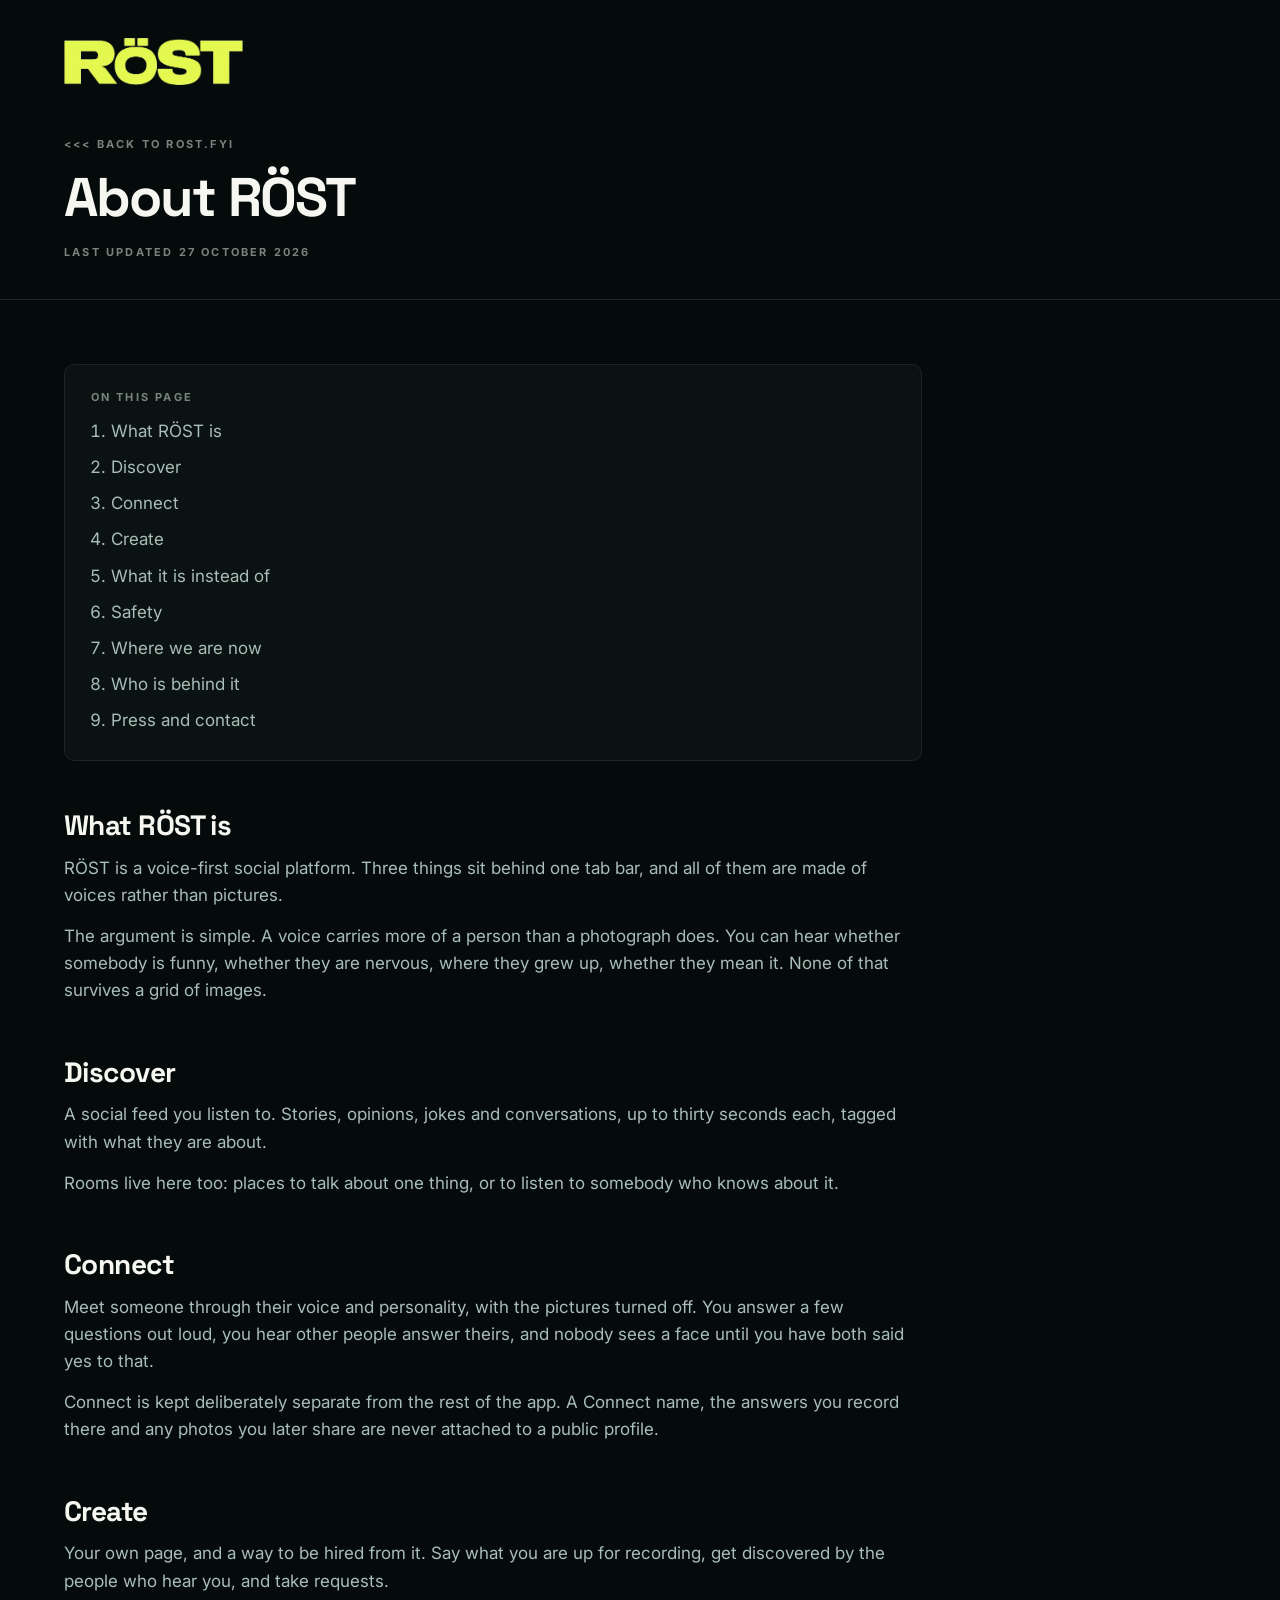
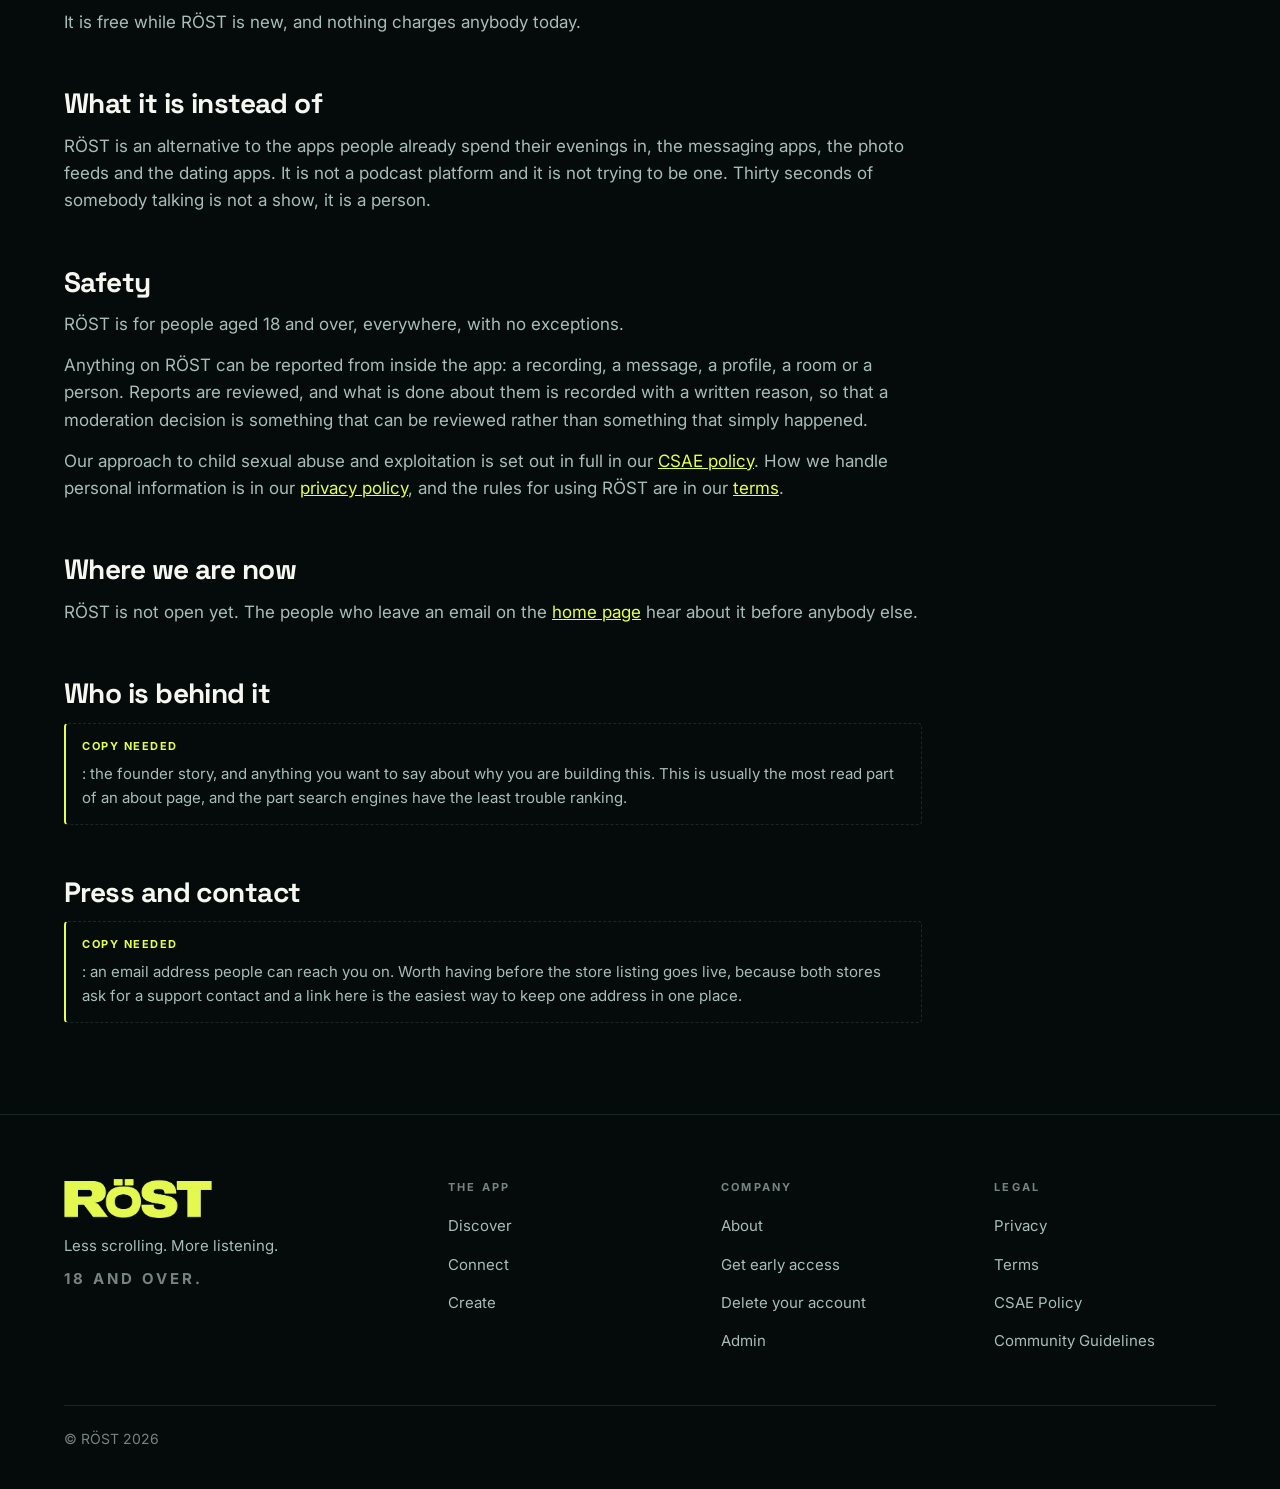
==== about/index.html @ 4bbaa46b "A Discover page, with nobody's face on it Built to the mockup's shape: the hero with the app in a ph" ====
<!doctype html>
<html lang="en-GB">
  <head>
    <meta charset="utf-8" />
    <meta name="viewport" content="width=device-width, initial-scale=1" />
    <title>About RÖST. Less scrolling. More listening.</title>

    <meta name="description" content="RÖST is a voice-first social platform. A feed you listen to, a way to meet people through their voice, and a page you can be hired from." />
    <meta name="theme-color" content="#040B0A" />
    <link rel="icon" href="/assets/icon.png" />
    <link rel="apple-touch-icon" href="/assets/icon.png" />
    <link rel="canonical" href="https://rost.fyi/about" />

    <meta property="og:type" content="website" />
    <meta property="og:title" content="About RÖST" />
    <meta property="og:description" content="RÖST is a voice-first social platform. A feed you listen to, a way to meet people through their voice, and a page you can be hired from." />
    <meta property="og:image" content="/assets/icon.png" />
    <meta name="twitter:card" content="summary_large_image" />

    <link rel="preconnect" href="https://fonts.googleapis.com" />
    <link rel="preconnect" href="https://fonts.gstatic.com" crossorigin />
    <link
      href="https://fonts.googleapis.com/css2?family=Inter:wght@400;500;600;700&family=Space+Grotesk:wght@500;700&display=swap"
      rel="stylesheet"
    />
    <link rel="stylesheet" href="/assets/site.css" />
  </head>

  <body>
    <header class="doc-head">
      <div class="shell">
        <a href="/"><img class="wordmark" src="/assets/wordmark.png" alt="R&Ouml;ST" width="420" height="111"></a>
        <a class="back util" href="/">&lt;&lt;&lt; Back to rost.fyi</a>
        <h1>About RÖST</h1>
        <div class="stamp util"><span>Last updated 27 October 2026</span></div>
      </div>
    </header>

    <main class="doc">
      <div class="shell">
        <nav class="toc">
          <h2>On this page</h2>
          <ol>
            <li><a href="#what">What RÖST is</a></li>
            <li><a href="#discover">Discover</a></li>
            <li><a href="#connect">Connect</a></li>
            <li><a href="#create">Create</a></li>
            <li><a href="#instead">What it is instead of</a></li>
            <li><a href="#safety">Safety</a></li>
            <li><a href="#where">Where we are now</a></li>
            <li><a href="#story">Who is behind it</a></li>
            <li><a href="#press">Press and contact</a></li>
          </ol>
        </nav>
        <h2 id="what">What RÖST is</h2>
        <p>RÖST is a voice-first social platform. Three things sit behind one tab bar, and all of them are made of voices rather than pictures.</p>
        <p>The argument is simple. A voice carries more of a person than a photograph does. You can hear whether somebody is funny, whether they are nervous, where they grew up, whether they mean it. None of that survives a grid of images.</p>

        <h2 id="discover">Discover</h2>
        <p>A social feed you listen to. Stories, opinions, jokes and conversations, up to thirty seconds each, tagged with what they are about.</p>
        <p>Rooms live here too: places to talk about one thing, or to listen to somebody who knows about it.</p>

        <h2 id="connect">Connect</h2>
        <p>Meet someone through their voice and personality, with the pictures turned off. You answer a few questions out loud, you hear other people answer theirs, and nobody sees a face until you have both said yes to that.</p>
        <p>Connect is kept deliberately separate from the rest of the app. A Connect name, the answers you record there and any photos you later share are never attached to a public profile.</p>

        <h2 id="create">Create</h2>
        <p>Your own page, and a way to be hired from it. Say what you are up for recording, get discovered by the people who hear you, and take requests.</p>
        <p>It is free while RÖST is new, and nothing charges anybody today.</p>

        <h2 id="instead">What it is instead of</h2>
        <p>RÖST is an alternative to the apps people already spend their evenings in, the messaging apps, the photo feeds and the dating apps. It is not a podcast platform and it is not trying to be one. Thirty seconds of somebody talking is not a show, it is a person.</p>

        <h2 id="safety">Safety</h2>
        <p>RÖST is for people aged 18 and over, everywhere, with no exceptions.</p>
        <p>Anything on RÖST can be reported from inside the app: a recording, a message, a profile, a room or a person. Reports are reviewed, and what is done about them is recorded with a written reason, so that a moderation decision is something that can be reviewed rather than something that simply happened.</p>
        <p>Our approach to child sexual abuse and exploitation is set out in full in our <a href="/child-safety">CSAE policy</a>. How we handle personal information is in our <a href="/privacy">privacy policy</a>, and the rules for using RÖST are in our <a href="/terms">terms</a>.</p>

        <h2 id="where">Where we are now</h2>
        <p>RÖST is not open yet. The people who leave an email on the <a href="/#early">home page</a> hear about it before anybody else.</p>

        <h2 id="story">Who is behind it</h2>
        <p class="todo"><b>Copy needed</b>: the founder story, and anything you want to say about why you are building this. This is usually the most read part of an about page, and the part search engines have the least trouble ranking.</p>

        <h2 id="press">Press and contact</h2>
        <p class="todo"><b>Copy needed</b>: an email address people can reach you on. Worth having before the store listing goes live, because both stores ask for a support contact and a link here is the easiest way to keep one address in one place.</p>
      </div>
    </main>

    <footer>
      <div class="shell">
        <div class="foot-grid">
          <div class="foot-brand">
            <img class="wordmark" src="/assets/wordmark.png" alt="RÖST" width="420" height="111">
            <p>Less scrolling. More listening.</p>
            <p class="where util">18 and over.</p>
          </div>

          <div class="foot-col">
            <h2>The app</h2>
            <ul>
              <li><a href="/discover">Discover</a></li>
              <li><a href="/#connect">Connect</a></li>
              <li><a href="/#create">Create</a></li>
            </ul>
          </div>

          <div class="foot-col">
            <h2>Company</h2>
            <ul>
              <li><a href="/about">About</a></li>
              <li><a href="/#early">Get early access</a></li>
              <li><a href="/delete">Delete your account</a></li>
              <li><a href="/admin">Admin</a></li>
            </ul>
          </div>

          <div class="foot-col">
            <h2>Legal</h2>
            <ul>
              <li><a href="/privacy">Privacy</a></li>
              <li><a href="/terms">Terms</a></li>
              <li><a href="/child-safety">CSAE Policy</a></li>
              <li><a href="/community-guidelines">Community Guidelines</a></li>
            </ul>
          </div>
        </div>

        <div class="foot-base">
          <span>&copy; R&Ouml;ST 2026</span>
        </div>
      </div>
    </footer>
  </body>
</html>
---- assets/site.css ----
/* Shared across every page: the palette, the base, the footer, and the
   layout policy and about documents are set in. Page specific styling
   stays inline in the page that needs it.

   The palette is the app's own design tokens rather than approximated,
   so the two cannot drift. */

:root{
  --ground:#040B0A;
  --surface:#0A1311;
  --edge:#1B2724;
  --lime:#E6FF4D;
  --aqua:#37DCCB;
  --ink:#101817;
  --text:#F7F7F1;
  --muted:#A9BDB8;
  --dim:#78837F;
  --pad:clamp(22px,5vw,72px);
  --util:0.6875rem;
  --maxw:1320px;
}

*{box-sizing:border-box}
html{scroll-behavior:smooth}
@media (prefers-reduced-motion:reduce){html{scroll-behavior:auto}}
body{
  margin:0;background:var(--ground);color:var(--text);
  font-family:Inter,-apple-system,BlinkMacSystemFont,"Segoe UI",sans-serif;
  font-size:17px;line-height:1.6;-webkit-font-smoothing:antialiased;
  overflow-x:hidden;
}
img{display:block;max-width:100%}
::selection{background:var(--lime);color:var(--ink)}
:focus-visible{outline:2px solid var(--lime);outline-offset:3px}
[hidden]{display:none!important}

.util{font-size:var(--util);font-weight:700;letter-spacing:0.2em;text-transform:uppercase;line-height:1.4}
.shell{max-width:var(--maxw);margin:0 auto;width:100%}
h1,h2,h3{font-family:"Space Grotesk",Inter,sans-serif;font-weight:700;margin:0}

/* ===================== footer ===================== */
footer{padding:clamp(44px,5vw,76px) var(--pad) clamp(26px,3vw,38px);border-top:1px solid var(--edge)}
.foot-grid{
  display:grid;
  grid-template-columns:minmax(0,1.5fr) repeat(3,minmax(0,1fr));
  gap:clamp(28px,4vw,64px);
}
.foot-brand .wordmark{width:148px;height:auto;margin-bottom:16px}
.foot-brand p{margin:0;color:var(--muted);font-size:0.9375rem;max-width:30ch}
.foot-brand .where{margin-top:10px;color:var(--dim)}

.foot-col h2{
  font-family:Inter,sans-serif;font-size:var(--util);font-weight:700;
  letter-spacing:0.2em;text-transform:uppercase;color:var(--dim);
  margin:0 0 16px;
}
.foot-col ul{list-style:none;margin:0;padding:0;display:flex;flex-direction:column;gap:11px}
.foot-col a{color:var(--muted);text-decoration:none;font-size:0.9375rem}
.foot-col a:hover{color:var(--lime)}

.foot-base{
  display:flex;justify-content:space-between;gap:18px;flex-wrap:wrap;align-items:center;
  margin-top:clamp(34px,4vw,56px);padding-top:22px;border-top:1px solid var(--edge);
  color:var(--dim);font-size:0.875rem;
}

@media (max-width:860px){
  .foot-grid{grid-template-columns:repeat(2,minmax(0,1fr));gap:32px}
  .foot-brand{grid-column:1 / -1}
}
@media (max-width:460px){
  .foot-grid{grid-template-columns:1fr}
}

/* ===================== document pages ===================== */
.doc-head{
  padding:clamp(24px,3vw,38px) var(--pad) clamp(28px,3vw,42px);
  border-bottom:1px solid var(--edge);
}
.doc-head .shell{position:relative}

/* On a dashboard the account controls are chrome, not content. They sit in
   the masthead's dead right-hand corner so the numbers start higher. */
.head-user{
  position:absolute;top:0;right:0;
  display:flex;align-items:center;gap:12px;flex-wrap:wrap;justify-content:flex-end;
}
.head-user span{color:var(--dim)}
.head-user b{color:var(--text);font-weight:600;font-size:0.9375rem}
.head-user button{padding:10px 16px}
@media (max-width:860px){
  .head-user{position:static;margin-top:20px;justify-content:flex-start}
}
.doc-head .wordmark{width:clamp(150px,14vw,196px);height:auto}
.doc-head .back{
  display:inline-block;margin-top:clamp(28px,4vw,52px);
  color:var(--dim);text-decoration:none;
}
.doc-head .back:hover{color:var(--lime)}
.doc-head h1{
  font-size:clamp(2.1rem,4.4vw,3.4rem);line-height:1.02;letter-spacing:-0.035em;
  margin:14px 0 0;max-width:18ch;
}
.doc-head .stamp{
  display:flex;gap:10px 22px;flex-wrap:wrap;
  margin:20px 0 0;color:var(--dim);
}

.doc{padding:clamp(40px,5vw,72px) var(--pad) clamp(52px,6vw,88px)}
.doc.wide{padding-top:clamp(26px,2.6vw,36px)}
/* Left aligned, like every other page. A centred column under a
   left aligned masthead reads as two different designs. */
.doc .shell{max-width:min(var(--maxw),78ch);margin-left:0}

/* 78ch is a reading measure. A dashboard is scanned rather than read, and
   its tiles and bars want the width, so it opts out. */
.doc.wide .shell{max-width:1600px}
.doc h2{
  font-size:clamp(1.3rem,2.2vw,1.75rem);line-height:1.2;letter-spacing:-0.02em;
  margin:clamp(34px,4vw,54px) 0 12px;
}
.doc h2:first-of-type{margin-top:0}
.doc h3{
  font-size:1.0625rem;letter-spacing:-0.01em;
  margin:26px 0 8px;font-weight:500;
}
.doc p,.doc li{color:var(--muted)}
.doc p{margin:0 0 14px}
.doc ul,.doc ol{margin:0 0 16px;padding-left:22px;display:flex;flex-direction:column;gap:8px}
.doc a{color:var(--lime)}
.doc strong{color:var(--text);font-weight:600}

/* Marks a section that has no copy in it yet. Deliberately loud: a
   placeholder that looks like finished text is how a draft gets
   published by accident. */
.todo{
  border:1px dashed var(--edge);border-left:2px solid var(--lime);
  border-radius:4px;padding:14px 16px;margin:0 0 14px;
  color:var(--dim);font-size:0.9375rem;
}
.todo b{color:var(--lime);font-weight:700;letter-spacing:0.14em;
        text-transform:uppercase;font-size:var(--util);display:block;margin-bottom:6px}

.toc{
  border:1px solid var(--edge);border-radius:10px;background:var(--surface);
  padding:clamp(20px,2vw,26px);margin:0 0 clamp(32px,4vw,48px);
}
.toc h2{font-family:Inter,sans-serif;font-size:var(--util);font-weight:700;
        letter-spacing:0.2em;text-transform:uppercase;color:var(--dim);margin:0 0 14px}
.toc ol{margin:0;padding-left:20px;gap:9px}
.toc a{color:var(--muted);text-decoration:none}
.toc a:hover{color:var(--lime)}

/* An unresolved placeholder inside otherwise finished prose. Loud on
   purpose: these are the lines that must not survive publication, and
   the only thing worse than a gap is a gap that reads as settled. */
.hold{
  background:rgba(230,255,77,0.1);color:var(--lime);
  border:1px dashed rgba(230,255,77,0.45);border-radius:3px;
  padding:1px 6px;font-size:0.9em;font-weight:600;
}

.tablewrap{overflow-x:auto;margin:0 0 18px;border:1px solid var(--edge);border-radius:10px}
.doc table{border-collapse:collapse;width:100%;min-width:480px;font-size:0.9375rem}
.doc th,.doc td{text-align:left;padding:13px 16px;border-bottom:1px solid var(--edge);vertical-align:top}
.doc thead th{
  color:var(--dim);font-family:Inter,sans-serif;font-size:var(--util);
  font-weight:700;letter-spacing:0.16em;text-transform:uppercase;
  background:var(--surface);white-space:nowrap;
}
.doc tbody tr:last-child td{border-bottom:0}
.doc td{color:var(--muted)}

/* ===================== account and staff pages ===================== */
:root{
  --danger:#FF6B5A;        /* palette.coral500 */
  --danger-pressed:#C94131;/* palette.coral600 */
}

.panel{
  background:var(--surface);border:1px solid var(--edge);border-radius:12px;
  padding:clamp(22px,2.6vw,32px);margin:0 0 20px;
}
.panel h2{
  font-size:clamp(1.15rem,1.8vw,1.45rem);letter-spacing:-0.02em;margin:0 0 8px;
}
.panel > p{margin:0 0 18px;color:var(--muted);font-size:0.9375rem}
.panel > p:last-child{margin-bottom:0}

.field{display:flex;flex-direction:column;gap:7px;margin:0 0 14px}
.field label{color:var(--dim);font-size:var(--util);font-weight:700;
             letter-spacing:0.16em;text-transform:uppercase}
.field input{
  background:var(--ground);border:1px solid var(--edge);border-radius:6px;
  color:var(--text);font:inherit;font-size:1rem;padding:14px 15px;width:100%;
}
.field input::placeholder{color:var(--dim)}
.field input:focus{outline:none;border-color:var(--lime)}
.field input[data-ok="false"]{border-color:var(--danger)}

.btn-row{display:flex;gap:12px;flex-wrap:wrap;align-items:center;margin-top:4px}
button.primary,button.danger,button.quiet{
  appearance:none;border:0;border-radius:6px;cursor:pointer;
  font-family:Inter,sans-serif;font-size:var(--util);font-weight:700;
  letter-spacing:0.2em;text-transform:uppercase;padding:15px 26px;
}
button.primary{background:var(--lime);color:var(--ink)}
button.primary:hover:not(:disabled){background:#fff}
button.danger{background:var(--danger);color:#1A0B08}
button.danger:hover:not(:disabled){background:var(--danger-pressed);color:#fff}
button.quiet{background:none;border:1px solid var(--edge);color:var(--muted)}
button.quiet:hover{border-color:var(--muted);color:var(--text)}
button:disabled{opacity:0.38;cursor:not-allowed}

.zone{border:1px solid var(--danger);border-radius:12px;background:rgba(255,107,90,0.05)}
.zone h2{color:var(--danger)}

.notice{
  border-radius:6px;padding:13px 15px;margin:0 0 16px;font-size:0.9375rem;
  border:1px solid var(--edge);color:var(--muted);
}
.notice.bad{border-color:var(--danger);color:var(--danger);background:rgba(255,107,90,0.07)}
.notice.good{border-color:var(--lime);color:var(--lime);background:rgba(230,255,77,0.06)}
.notice:empty{display:none}

.who{
  display:flex;align-items:center;gap:10px;flex-wrap:wrap;
  margin:0 0 18px;color:var(--muted);font-size:0.9375rem;
}
.who b{color:var(--text);font-weight:600}

/* ===================== the funnel ===================== */
.funnel{display:flex;flex-direction:column;gap:3px}
.rung{
  display:grid;grid-template-columns:minmax(118px,auto) 1fr minmax(58px,auto);
  gap:14px;align-items:center;padding:7px 0;
}
.rung .name{color:var(--muted);font-size:0.9375rem}
.rung .track{height:22px;background:rgba(247,247,241,0.045);border-radius:4px;position:relative}
.rung .bar{
  /* A span is inline, and an inline box ignores width and height, so the
     bars were being drawn at zero size. The track above it escapes this
     by being a grid item, which blockifies it; this one does not. */
  display:block;
  height:100%;background:var(--lime);
  border-radius:0 4px 4px 0;min-width:2px;
  transition:width 420ms cubic-bezier(.2,.7,.3,1);
}
.rung .val{
  color:var(--text);font-variant-numeric:tabular-nums;font-weight:600;
  font-size:0.9375rem;text-align:right;
}
.rung .pct{color:var(--dim);font-size:0.8125rem;font-variant-numeric:tabular-nums}
.rung:hover .track{background:rgba(247,247,241,0.08)}
@media (max-width:560px){
  .rung{grid-template-columns:minmax(74px,auto) 1fr minmax(52px,auto);gap:9px}
  .rung .name,.rung .val{font-size:0.8125rem}
  .rung .track{height:18px}
}
@media (prefers-reduced-motion:reduce){.rung .bar{transition:none}}

.tiles{display:grid;grid-template-columns:repeat(auto-fit,minmax(190px,1fr));gap:14px;margin:0 0 22px}
.tile{background:var(--ground);border:1px solid var(--edge);border-radius:10px;padding:18px}
.tile .k{color:var(--dim);font-size:var(--util);font-weight:700;
         letter-spacing:0.16em;text-transform:uppercase;display:block;margin-bottom:9px}
.tile .v{font-family:"Space Grotesk",Inter,sans-serif;font-weight:700;
         font-size:clamp(1.7rem,3vw,2.3rem);line-height:1;font-variant-numeric:tabular-nums}
.tile .n{color:var(--dim);font-size:0.8125rem;margin-top:7px;display:block}

/* ===================== the report queue ===================== */
.seg{display:flex;gap:8px;flex-wrap:wrap;margin:0 0 20px}
.seg button{
  appearance:none;background:none;border:1px solid var(--edge);border-radius:999px;
  color:var(--muted);font-family:Inter,sans-serif;font-size:var(--util);font-weight:700;
  letter-spacing:0.16em;text-transform:uppercase;padding:9px 16px;cursor:pointer;
}
.seg button:hover{border-color:var(--muted);color:var(--text)}
.seg button.on{background:var(--lime);border-color:var(--lime);color:var(--ink)}

.report{
  border:1px solid var(--edge);border-radius:10px;background:var(--ground);
  padding:clamp(16px,1.6vw,22px);margin:0 0 12px;
}
.report.critical{border-color:var(--danger)}
.report-head{display:flex;gap:10px;flex-wrap:wrap;align-items:center;margin-bottom:12px}
.chip{
  font-size:var(--util);font-weight:700;letter-spacing:0.14em;text-transform:uppercase;
  border-radius:4px;padding:5px 9px;border:1px solid var(--edge);color:var(--muted);
}
.chip.reason{border-color:var(--bar);color:var(--text)}
.chip.critical{background:var(--danger);border-color:var(--danger);color:#1A0B08}
.chip.state{color:var(--dim)}
.chip.suspended{border-color:var(--danger);color:var(--danger)}
.report-head time{color:var(--dim);font-size:0.875rem;margin-left:auto}

.report dl{display:grid;grid-template-columns:auto 1fr;gap:6px 16px;margin:0 0 12px;font-size:0.9375rem}
.report dt{color:var(--dim)}
.report dd{margin:0;color:var(--text);overflow-wrap:anywhere}
.report .said{
  color:var(--muted);font-size:0.9375rem;margin:0 0 14px;
  border-left:2px solid var(--edge);padding-left:12px;overflow-wrap:anywhere;
}
.report .acts{display:flex;gap:9px;flex-wrap:wrap}
.report .acts button{
  appearance:none;background:none;border:1px solid var(--edge);border-radius:6px;
  color:var(--muted);font-family:Inter,sans-serif;font-size:var(--util);font-weight:700;
  letter-spacing:0.16em;text-transform:uppercase;padding:11px 16px;cursor:pointer;
}
.report .acts button:hover{border-color:var(--muted);color:var(--text)}
.report .acts button.danger{border-color:var(--danger);color:var(--danger)}
.report .acts button.danger:hover{background:var(--danger);color:#1A0B08}

.act-form{margin:14px 0 0;padding-top:14px;border-top:1px solid var(--edge)}
.act-form select,.act-form textarea,.act-form input[type=date]{
  background:var(--surface);border:1px solid var(--edge);border-radius:6px;
  color:var(--text);font:inherit;font-size:0.9375rem;padding:11px 12px;width:100%;
}
.act-form textarea{min-height:84px;resize:vertical;line-height:1.5}
.act-form select:focus,.act-form textarea:focus,.act-form input:focus{outline:none;border-color:var(--lime)}
.act-form .row{display:grid;grid-template-columns:repeat(2,minmax(0,1fr));gap:12px;margin:0 0 12px}
.act-form label{display:block;color:var(--dim);font-size:var(--util);font-weight:700;
                letter-spacing:0.16em;text-transform:uppercase;margin-bottom:7px}
.act-form .count{color:var(--dim);font-size:0.8125rem;margin-top:7px}
.empty{color:var(--dim);margin:0}
@media (max-width:620px){
  .act-form .row{grid-template-columns:1fr}
  .report-head time{margin-left:0;width:100%}
}

/* ===================== show what you are typing ===================== */
.pw{position:relative;display:block}
.pw input{padding-right:48px}
.pw button{
  position:absolute;right:5px;top:50%;transform:translateY(-50%);
  appearance:none;background:none;border:0;color:var(--dim);
  cursor:pointer;padding:9px;display:flex;border-radius:6px;
}
.pw button:hover{color:var(--text)}
.pw button:focus-visible{outline:2px solid var(--lime);outline-offset:-2px}
.pw svg{width:19px;height:19px;fill:none;stroke:currentColor;stroke-width:1.7;
        stroke-linecap:round;stroke-linejoin:round}
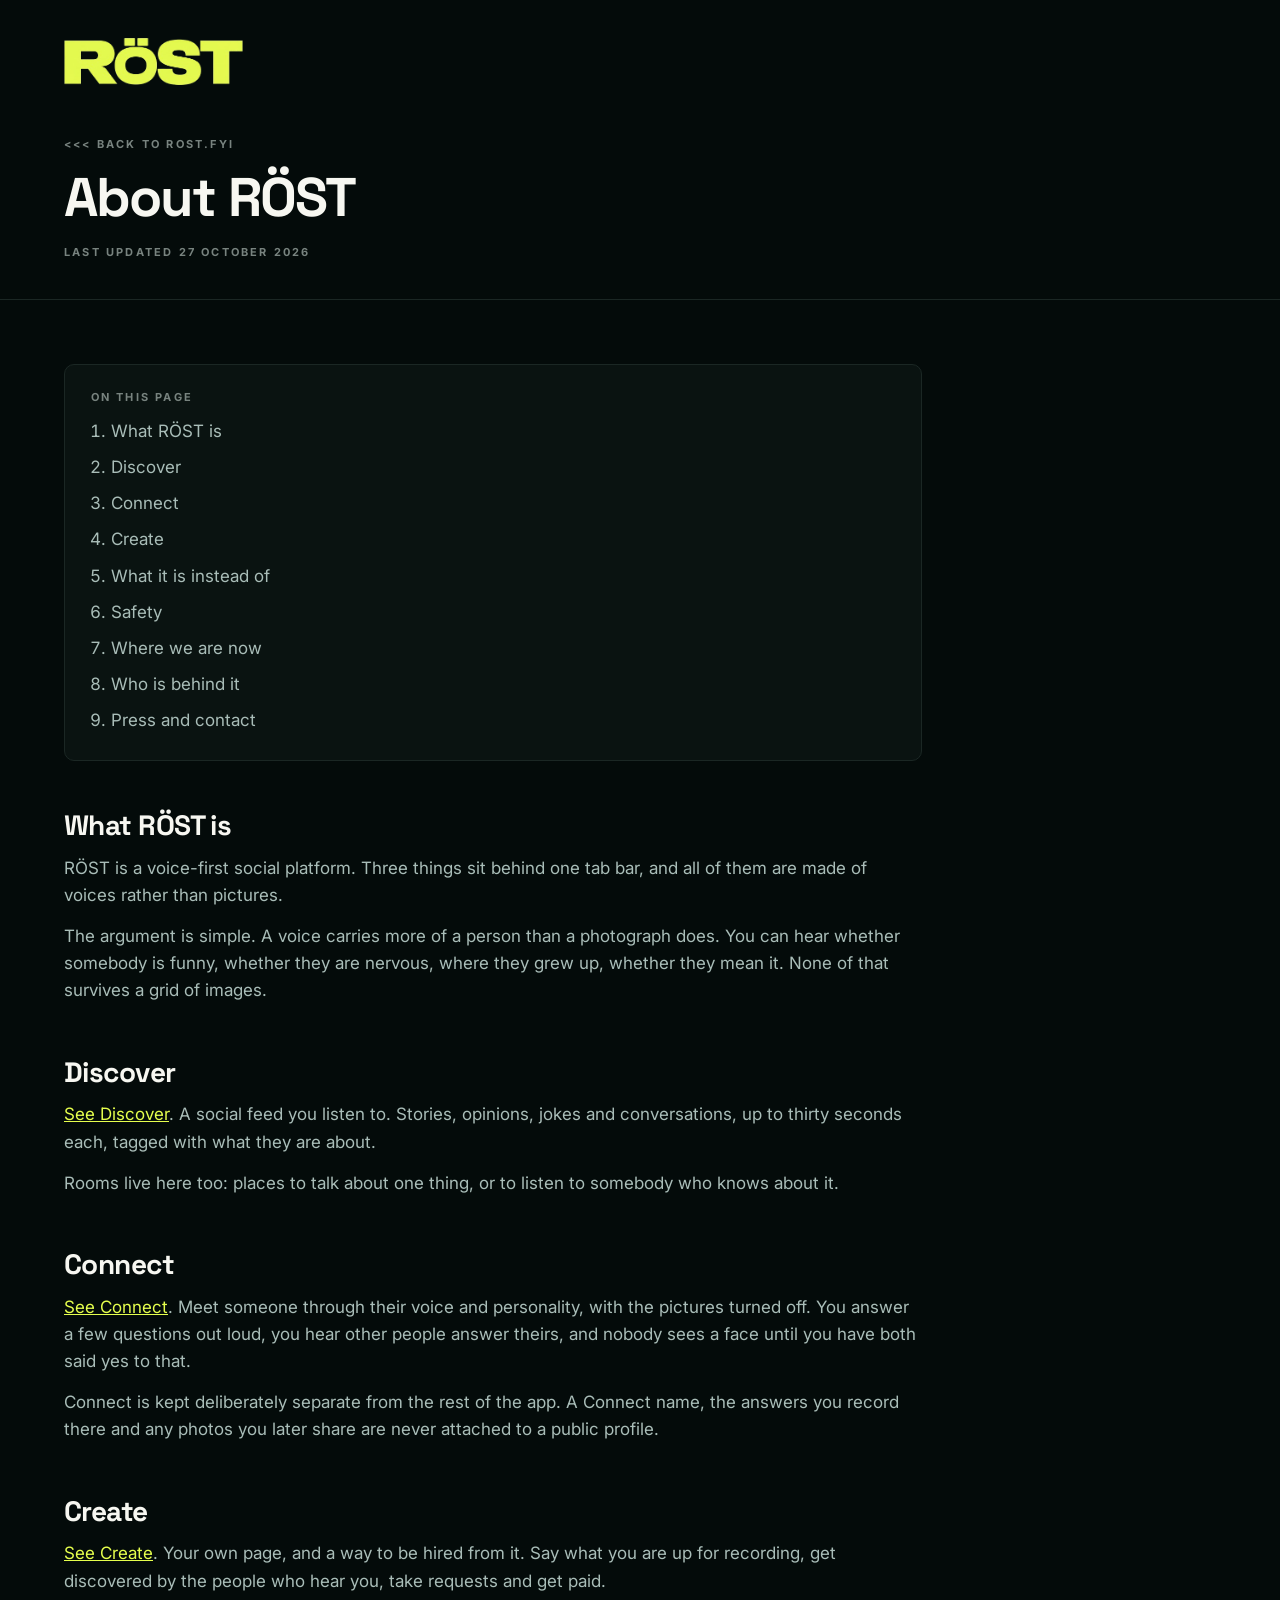
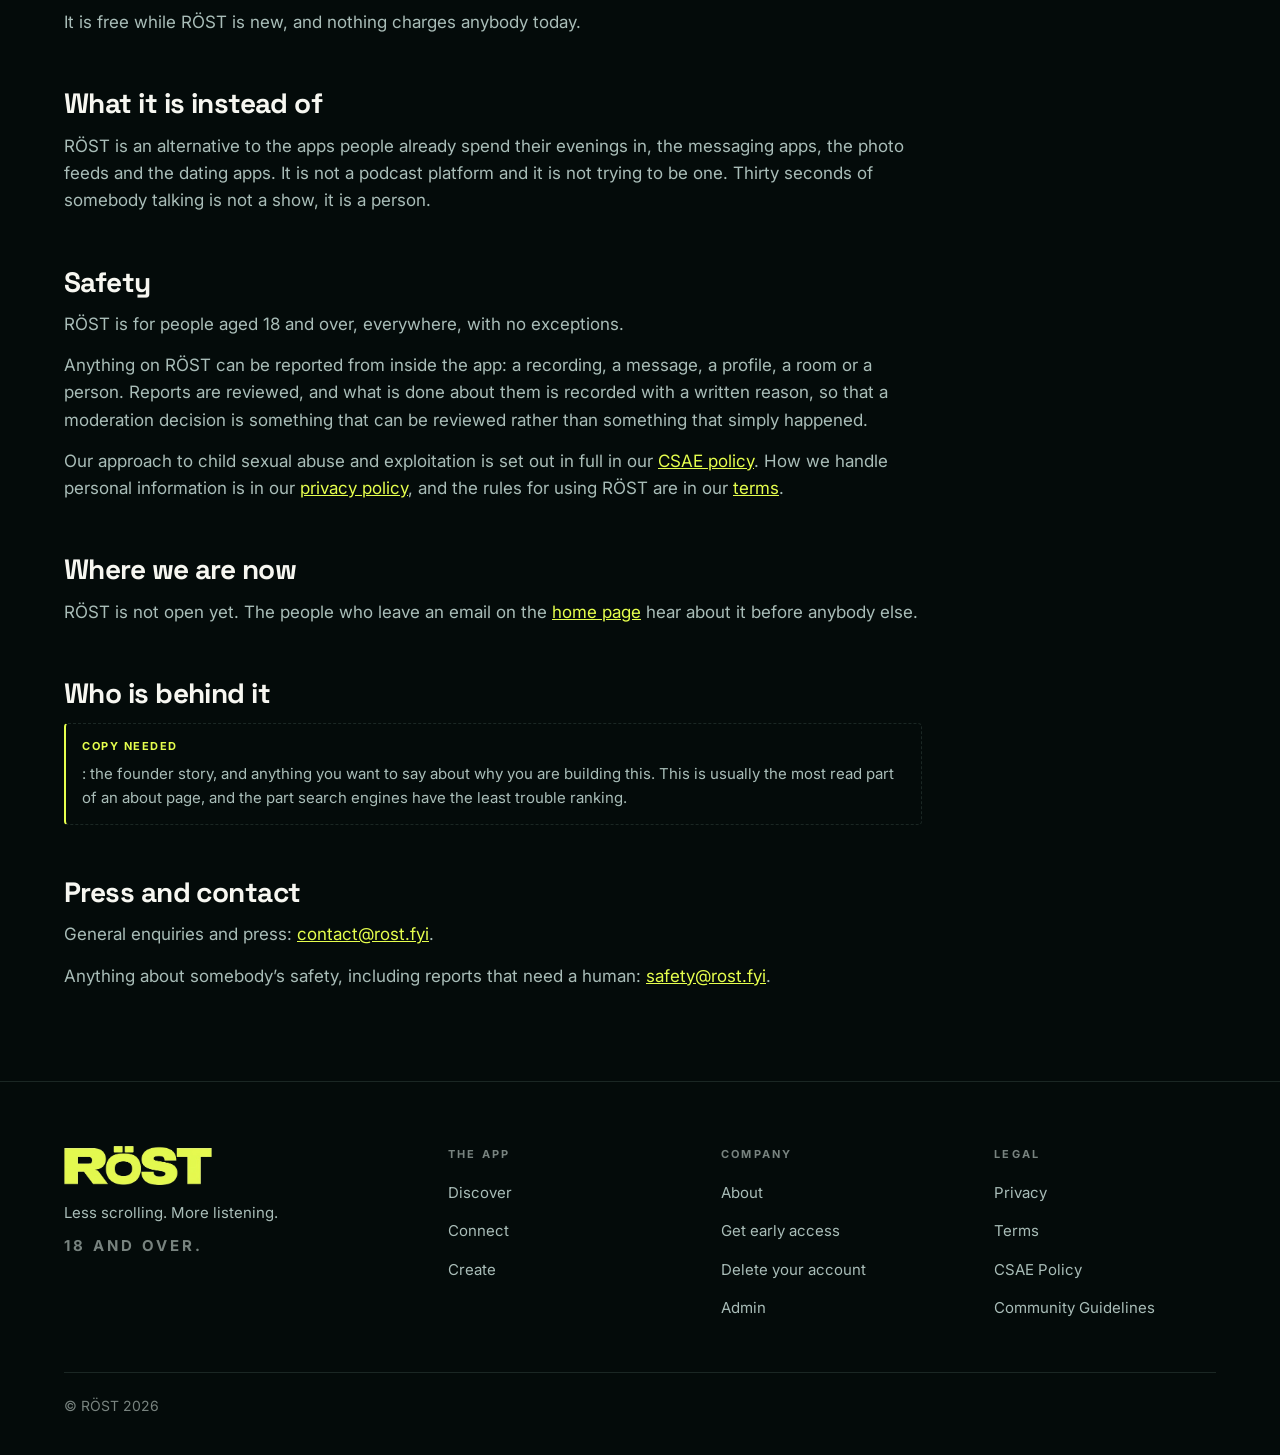
==== commit a1a37a9a: "About caught up, two dead assets out, and a list of what is left /about now says "get paid" too, so " ====
--- a/about/index.html
+++ b/about/index.html
@@ -57,15 +57,15 @@
         <p>The argument is simple. A voice carries more of a person than a photograph does. You can hear whether somebody is funny, whether they are nervous, where they grew up, whether they mean it. None of that survives a grid of images.</p>
 
         <h2 id="discover">Discover</h2>
-        <p>A social feed you listen to. Stories, opinions, jokes and conversations, up to thirty seconds each, tagged with what they are about.</p>
+        <p><a href="/discover">See Discover</a>. A social feed you listen to. Stories, opinions, jokes and conversations, up to thirty seconds each, tagged with what they are about.</p>
         <p>Rooms live here too: places to talk about one thing, or to listen to somebody who knows about it.</p>
 
         <h2 id="connect">Connect</h2>
-        <p>Meet someone through their voice and personality, with the pictures turned off. You answer a few questions out loud, you hear other people answer theirs, and nobody sees a face until you have both said yes to that.</p>
+        <p><a href="/connect">See Connect</a>. Meet someone through their voice and personality, with the pictures turned off. You answer a few questions out loud, you hear other people answer theirs, and nobody sees a face until you have both said yes to that.</p>
         <p>Connect is kept deliberately separate from the rest of the app. A Connect name, the answers you record there and any photos you later share are never attached to a public profile.</p>
 
         <h2 id="create">Create</h2>
-        <p>Your own page, and a way to be hired from it. Say what you are up for recording, get discovered by the people who hear you, and take requests.</p>
+        <p><a href="/create">See Create</a>. Your own page, and a way to be hired from it. Say what you are up for recording, get discovered by the people who hear you, take requests and get paid.</p>
         <p>It is free while RÖST is new, and nothing charges anybody today.</p>
 
         <h2 id="instead">What it is instead of</h2>
@@ -83,7 +83,8 @@
         <p class="todo"><b>Copy needed</b>: the founder story, and anything you want to say about why you are building this. This is usually the most read part of an about page, and the part search engines have the least trouble ranking.</p>
 
         <h2 id="press">Press and contact</h2>
-        <p class="todo"><b>Copy needed</b>: an email address people can reach you on. Worth having before the store listing goes live, because both stores ask for a support contact and a link here is the easiest way to keep one address in one place.</p>
+        <p>General enquiries and press: <a href="mailto:contact@rost.fyi">contact@rost.fyi</a>.</p>
+        <p>Anything about somebody&rsquo;s safety, including reports that need a human: <a href="mailto:safety@rost.fyi">safety@rost.fyi</a>.</p>
       </div>
     </main>
 
@@ -100,8 +101,8 @@
             <h2>The app</h2>
             <ul>
               <li><a href="/discover">Discover</a></li>
-              <li><a href="/#connect">Connect</a></li>
-              <li><a href="/#create">Create</a></li>
+              <li><a href="/connect">Connect</a></li>
+              <li><a href="/create">Create</a></li>
             </ul>
           </div>
 
--- a/assets/site.css
+++ b/assets/site.css
@@ -18,6 +18,9 @@
   --pad:clamp(22px,5vw,72px);
   --util:0.6875rem;
   --maxw:1320px;
+  /* The edge a card takes on when you point at it. Matches the lime the
+     arrow turns at the same moment. */
+  --edge-hot:rgba(230,255,77,0.45);
 }
 
 *{box-sizing:border-box}
@@ -287,7 +290,7 @@
   font-size:var(--util);font-weight:700;letter-spacing:0.14em;text-transform:uppercase;
   border-radius:4px;padding:5px 9px;border:1px solid var(--edge);color:var(--muted);
 }
-.chip.reason{border-color:var(--bar);color:var(--text)}
+.chip.reason{border-color:var(--text);color:var(--text)}
 .chip.critical{background:var(--danger);border-color:var(--danger);color:#1A0B08}
 .chip.state{color:var(--dim)}
 .chip.suspended{border-color:var(--danger);color:var(--danger)}
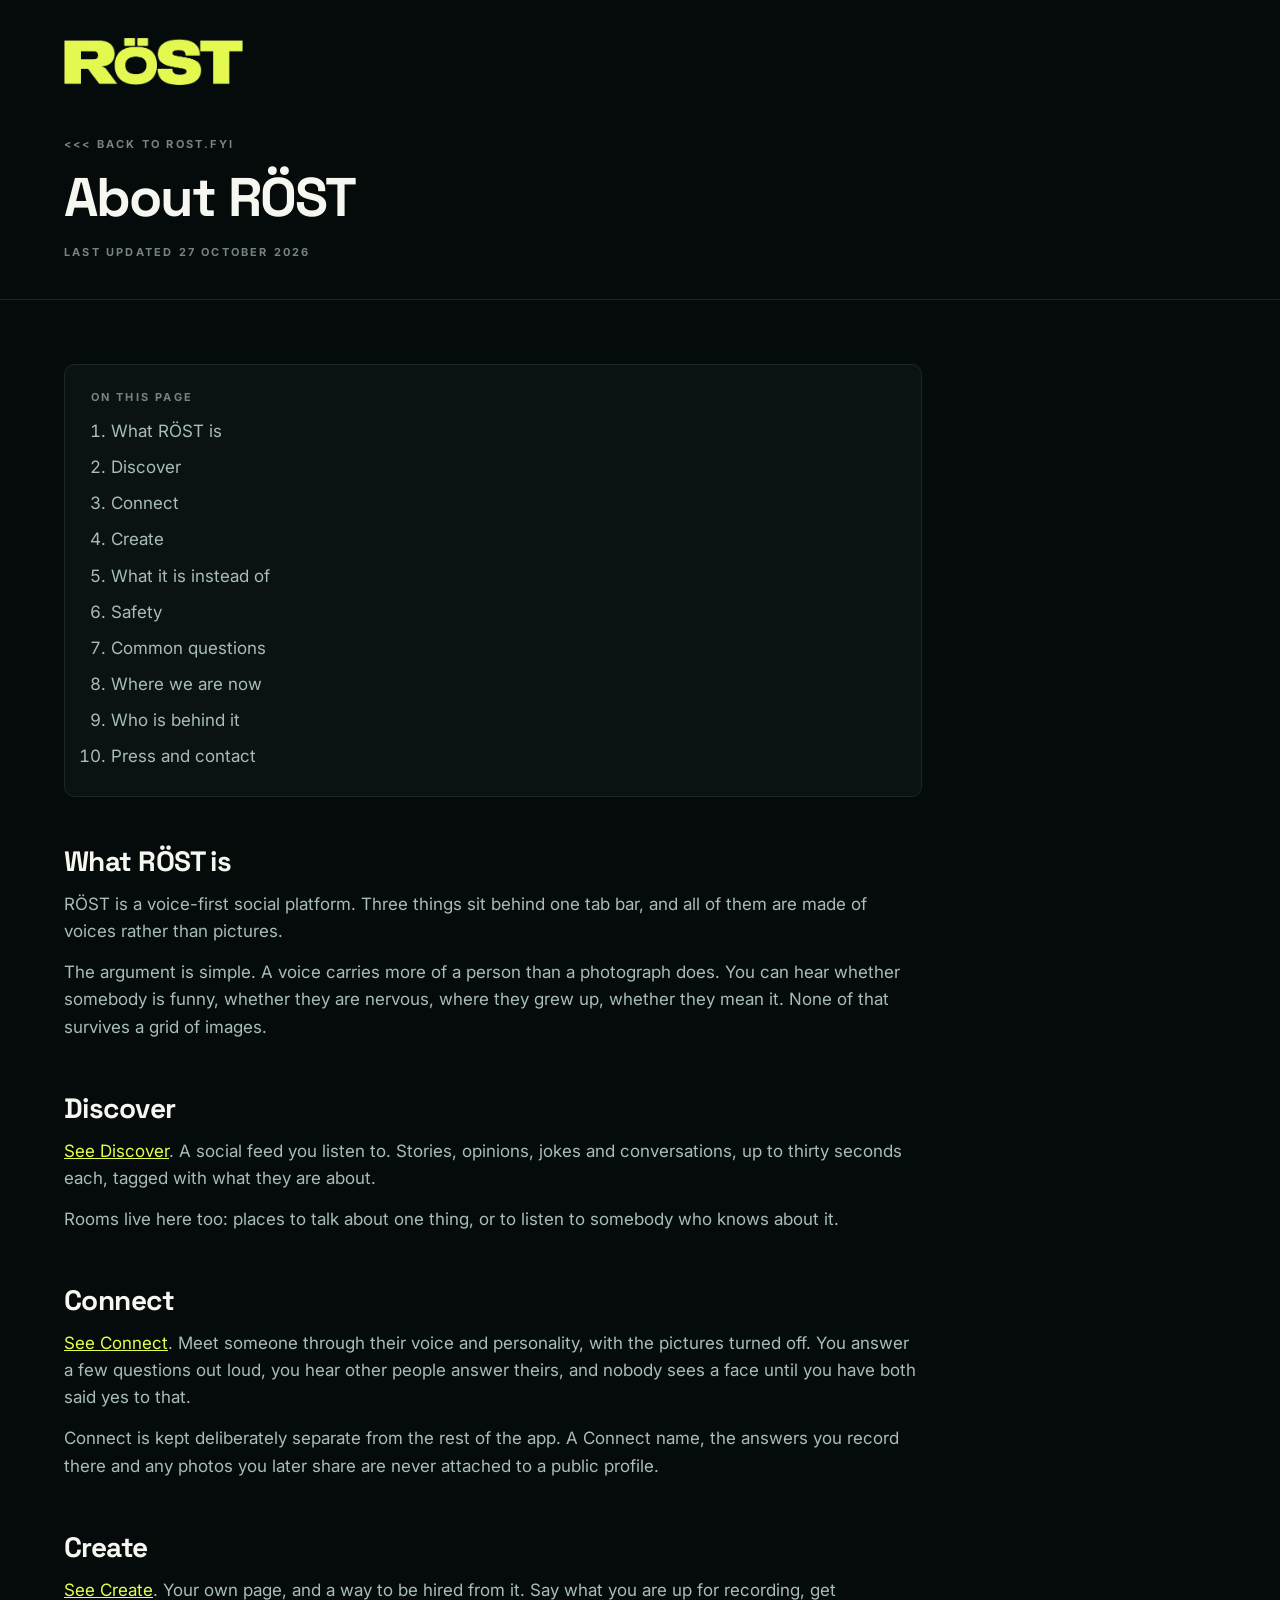
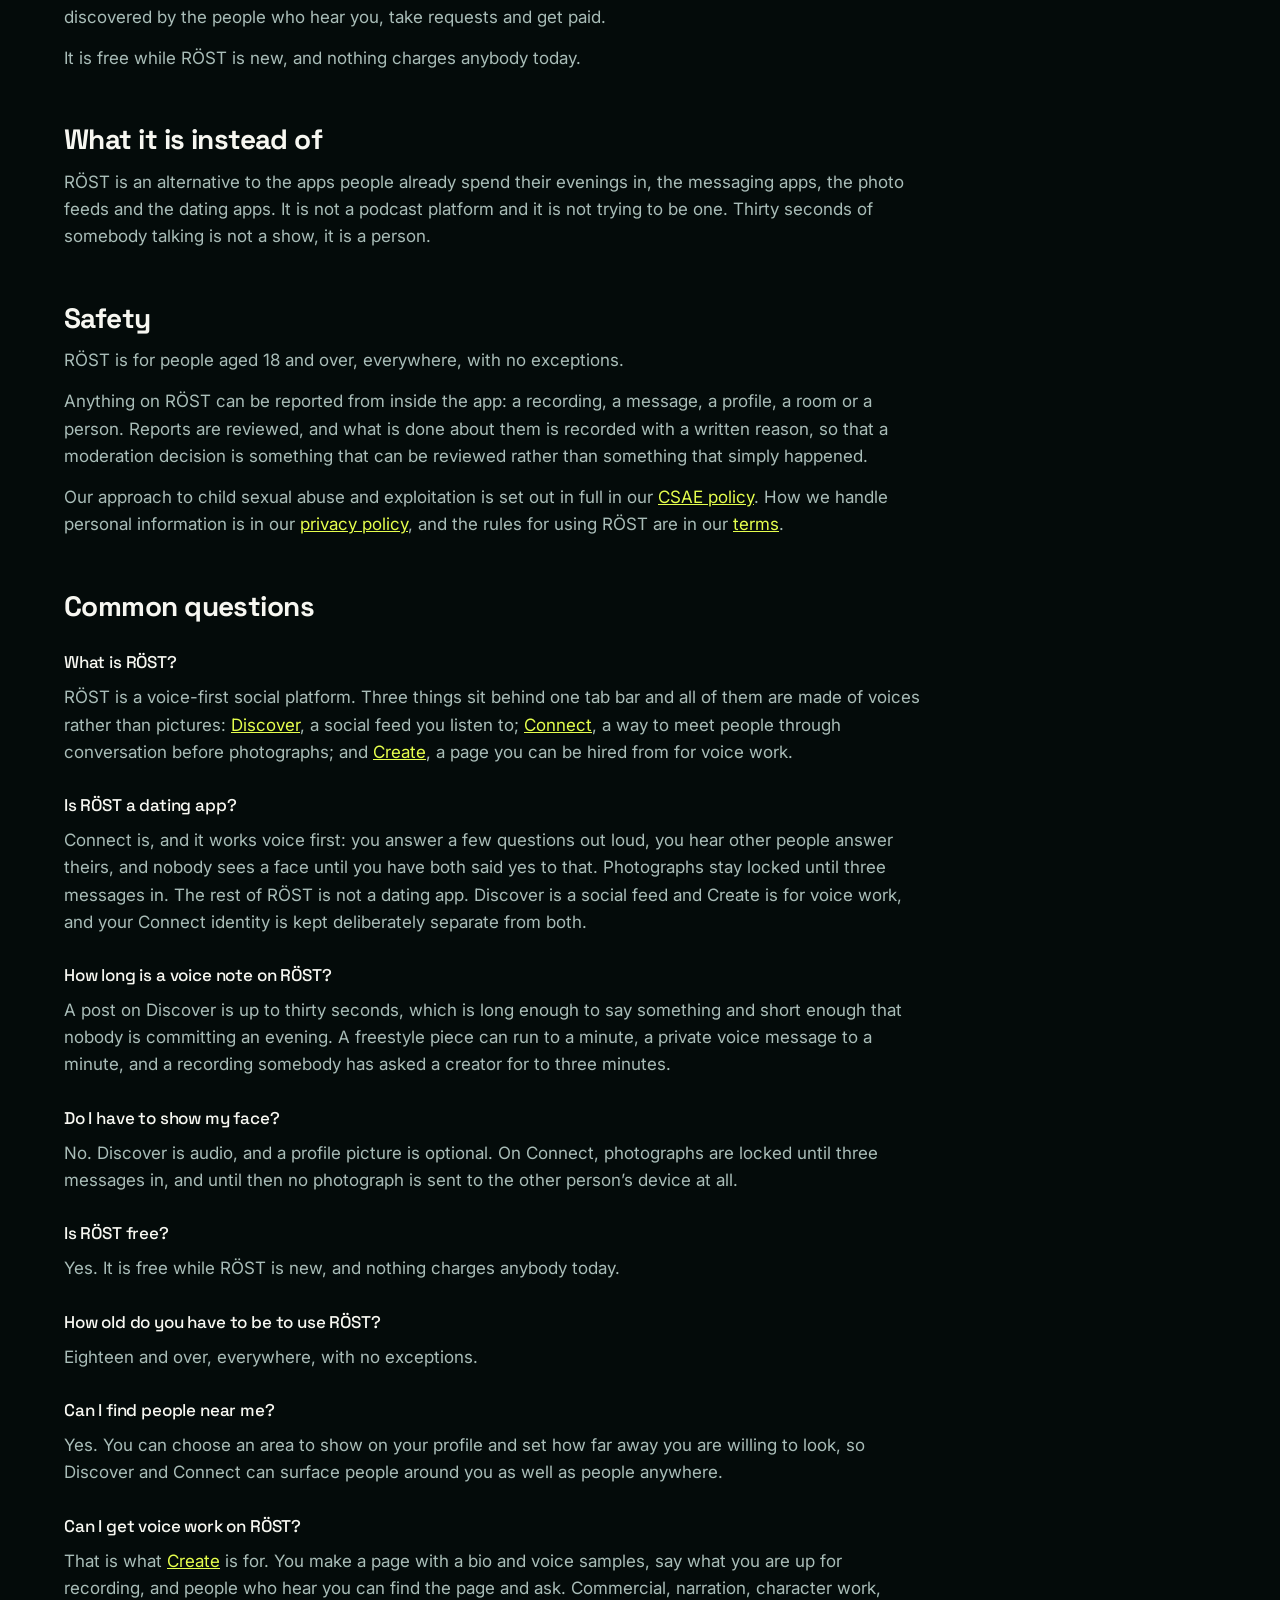
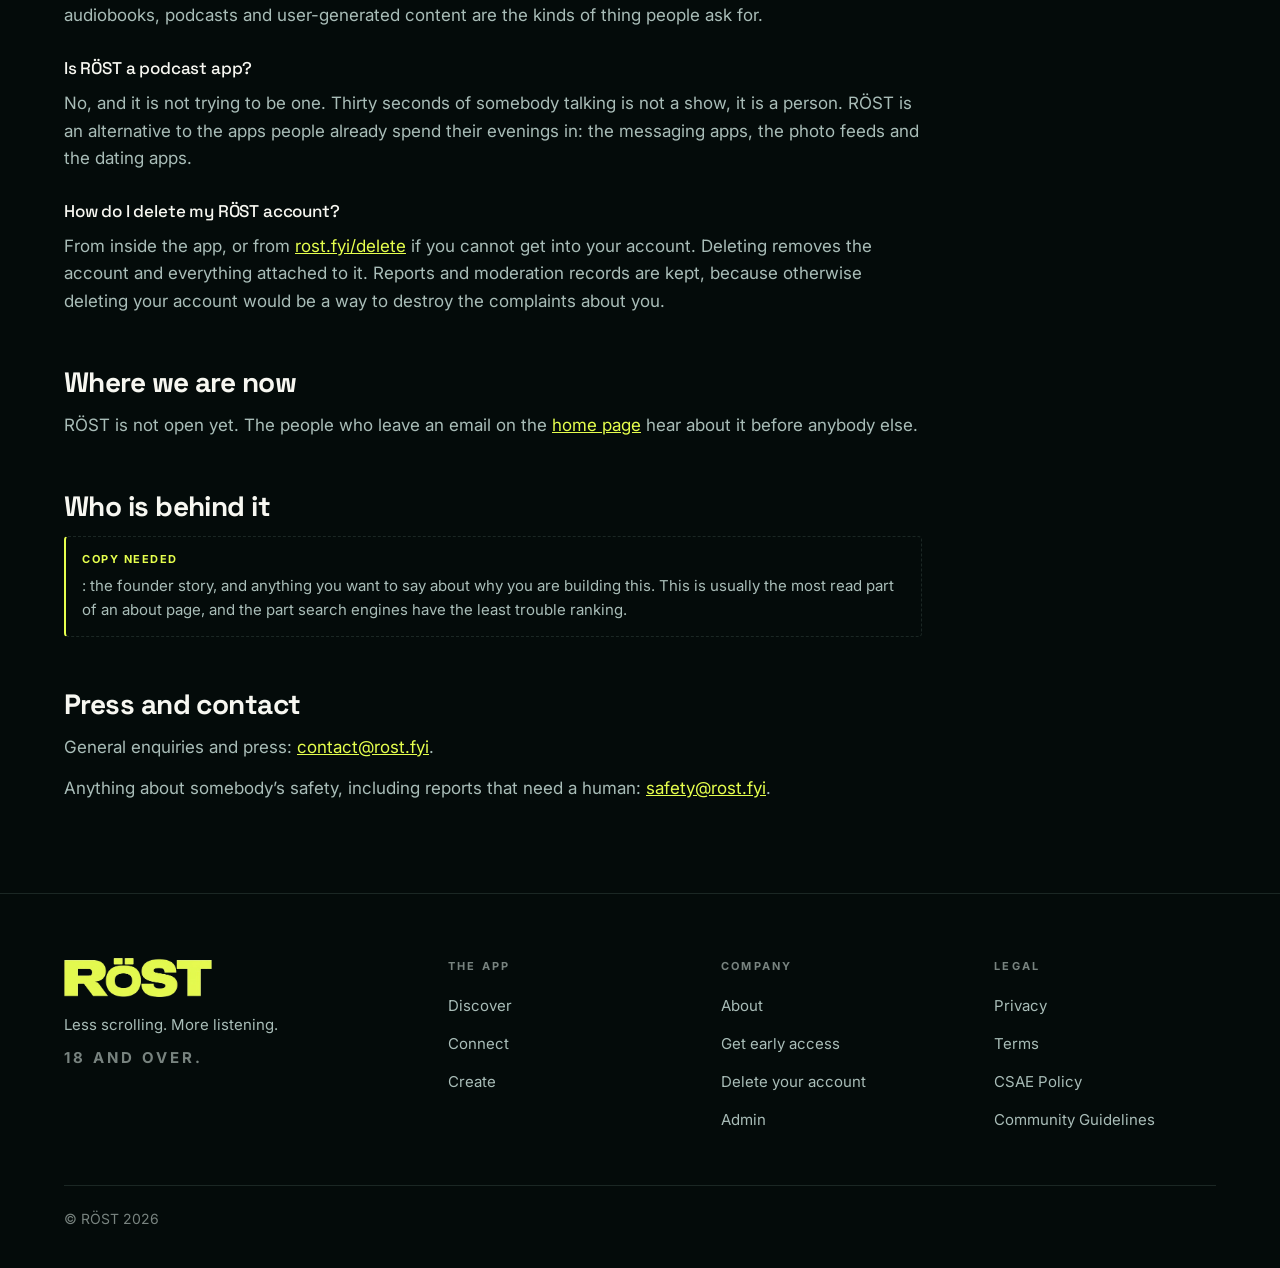
==== commit e65c975f: "The SEO that works, and a note about the kind that does not robots.txt and sitemap.xml. The policy p" ====
--- a/about/index.html
+++ b/about/index.html
@@ -14,8 +14,13 @@
     <meta property="og:type" content="website" />
     <meta property="og:title" content="About RÖST" />
     <meta property="og:description" content="RÖST is a voice-first social platform. A feed you listen to, a way to meet people through their voice, and a page you can be hired from." />
-    <meta property="og:image" content="/assets/icon.png" />
+    <meta property="og:url" content="https://rost.fyi/about" />
+    <meta property="og:image" content="https://rost.fyi/assets/share.jpg" />
+    <meta property="og:image:width" content="1200" />
+    <meta property="og:image:height" content="630" />
+    <meta property="og:image:alt" content="R&Ouml;ST. Less scrolling. More listening." />
     <meta name="twitter:card" content="summary_large_image" />
+    <meta name="twitter:image" content="https://rost.fyi/assets/share.jpg" />
 
     <link rel="preconnect" href="https://fonts.googleapis.com" />
     <link rel="preconnect" href="https://fonts.gstatic.com" crossorigin />
@@ -24,6 +29,117 @@
       rel="stylesheet"
     />
     <link rel="stylesheet" href="/assets/site.css" />
+
+    <script type="application/ld+json">
+    {
+      "@context": "https://schema.org",
+      "@graph": [
+        {
+          "@type": "FAQPage",
+          "@id": "https://rost.fyi/about#faq",
+          "mainEntity": [
+            {
+              "@type": "Question",
+              "name": "What is RÖST?",
+              "acceptedAnswer": {
+                "@type": "Answer",
+                "text": "RÖST is a voice-first social platform. Three things sit behind one tab bar and all of them are made of voices rather than pictures: Discover, a social feed you listen to; Connect, a way to meet people through conversation before photographs; and Create, a page you can be hired from for voice work."
+              }
+            },
+            {
+              "@type": "Question",
+              "name": "Is RÖST a dating app?",
+              "acceptedAnswer": {
+                "@type": "Answer",
+                "text": "Connect is, and it works voice first: you answer a few questions out loud, you hear other people answer theirs, and nobody sees a face until you have both said yes to that. Photographs stay locked until three messages in. The rest of RÖST is not a dating app. Discover is a social feed and Create is for voice work, and your Connect identity is kept deliberately separate from both."
+              }
+            },
+            {
+              "@type": "Question",
+              "name": "How long is a voice note on RÖST?",
+              "acceptedAnswer": {
+                "@type": "Answer",
+                "text": "A post on Discover is up to thirty seconds, which is long enough to say something and short enough that nobody is committing an evening. A freestyle piece can run to a minute, a private voice message to a minute, and a recording somebody has asked a creator for to three minutes."
+              }
+            },
+            {
+              "@type": "Question",
+              "name": "Do I have to show my face?",
+              "acceptedAnswer": {
+                "@type": "Answer",
+                "text": "No. Discover is audio, and a profile picture is optional. On Connect, photographs are locked until three messages in, and until then no photograph is sent to the other person’s device at all."
+              }
+            },
+            {
+              "@type": "Question",
+              "name": "Is RÖST free?",
+              "acceptedAnswer": {
+                "@type": "Answer",
+                "text": "Yes. It is free while RÖST is new, and nothing charges anybody today."
+              }
+            },
+            {
+              "@type": "Question",
+              "name": "How old do you have to be to use RÖST?",
+              "acceptedAnswer": {
+                "@type": "Answer",
+                "text": "Eighteen and over, everywhere, with no exceptions."
+              }
+            },
+            {
+              "@type": "Question",
+              "name": "Can I find people near me?",
+              "acceptedAnswer": {
+                "@type": "Answer",
+                "text": "Yes. You can choose an area to show on your profile and set how far away you are willing to look, so Discover and Connect can surface people around you as well as people anywhere."
+              }
+            },
+            {
+              "@type": "Question",
+              "name": "Can I get voice work on RÖST?",
+              "acceptedAnswer": {
+                "@type": "Answer",
+                "text": "That is what Create is for. You make a page with a bio and voice samples, say what you are up for recording, and people who hear you can find the page and ask. Commercial, narration, character work, audiobooks, podcasts and user-generated content are the kinds of thing people ask for."
+              }
+            },
+            {
+              "@type": "Question",
+              "name": "Is RÖST a podcast app?",
+              "acceptedAnswer": {
+                "@type": "Answer",
+                "text": "No, and it is not trying to be one. Thirty seconds of somebody talking is not a show, it is a person. RÖST is an alternative to the apps people already spend their evenings in: the messaging apps, the photo feeds and the dating apps."
+              }
+            },
+            {
+              "@type": "Question",
+              "name": "How do I delete my RÖST account?",
+              "acceptedAnswer": {
+                "@type": "Answer",
+                "text": "From inside the app, or from rost.fyi/delete if you cannot get into your account. Deleting removes the account and everything attached to it. Reports and moderation records are kept, because otherwise deleting your account would be a way to destroy the complaints about you."
+              }
+            }
+          ]
+        },
+        {
+          "@type": "BreadcrumbList",
+          "itemListElement": [
+            {
+              "@type": "ListItem",
+              "position": 1,
+              "name": "RÖST",
+              "item": "https://rost.fyi/"
+            },
+            {
+              "@type": "ListItem",
+              "position": 2,
+              "name": "About",
+              "item": "https://rost.fyi/about"
+            }
+          ]
+        }
+      ]
+    }
+    </script>
   </head>
 
   <body>
@@ -47,6 +163,7 @@
             <li><a href="#create">Create</a></li>
             <li><a href="#instead">What it is instead of</a></li>
             <li><a href="#safety">Safety</a></li>
+            <li><a href="#questions">Common questions</a></li>
             <li><a href="#where">Where we are now</a></li>
             <li><a href="#story">Who is behind it</a></li>
             <li><a href="#press">Press and contact</a></li>
@@ -76,6 +193,28 @@
         <p>Anything on RÖST can be reported from inside the app: a recording, a message, a profile, a room or a person. Reports are reviewed, and what is done about them is recorded with a written reason, so that a moderation decision is something that can be reviewed rather than something that simply happened.</p>
         <p>Our approach to child sexual abuse and exploitation is set out in full in our <a href="/child-safety">CSAE policy</a>. How we handle personal information is in our <a href="/privacy">privacy policy</a>, and the rules for using RÖST are in our <a href="/terms">terms</a>.</p>
 
+        <h2 id="questions">Common questions</h2>
+        <h3>What is R&Ouml;ST?</h3>
+        <p>R&Ouml;ST is a voice-first social platform. Three things sit behind one tab bar and all of them are made of voices rather than pictures: <a href="/discover">Discover</a>, a social feed you listen to; <a href="/connect">Connect</a>, a way to meet people through conversation before photographs; and <a href="/create">Create</a>, a page you can be hired from for voice work.</p>
+        <h3>Is R&Ouml;ST a dating app?</h3>
+        <p>Connect is, and it works voice first: you answer a few questions out loud, you hear other people answer theirs, and nobody sees a face until you have both said yes to that. Photographs stay locked until three messages in. The rest of R&Ouml;ST is not a dating app. Discover is a social feed and Create is for voice work, and your Connect identity is kept deliberately separate from both.</p>
+        <h3>How long is a voice note on R&Ouml;ST?</h3>
+        <p>A post on Discover is up to thirty seconds, which is long enough to say something and short enough that nobody is committing an evening. A freestyle piece can run to a minute, a private voice message to a minute, and a recording somebody has asked a creator for to three minutes.</p>
+        <h3>Do I have to show my face?</h3>
+        <p>No. Discover is audio, and a profile picture is optional. On Connect, photographs are locked until three messages in, and until then no photograph is sent to the other person&rsquo;s device at all.</p>
+        <h3>Is R&Ouml;ST free?</h3>
+        <p>Yes. It is free while R&Ouml;ST is new, and nothing charges anybody today.</p>
+        <h3>How old do you have to be to use R&Ouml;ST?</h3>
+        <p>Eighteen and over, everywhere, with no exceptions.</p>
+        <h3>Can I find people near me?</h3>
+        <p>Yes. You can choose an area to show on your profile and set how far away you are willing to look, so Discover and Connect can surface people around you as well as people anywhere.</p>
+        <h3>Can I get voice work on R&Ouml;ST?</h3>
+        <p>That is what <a href="/create">Create</a> is for. You make a page with a bio and voice samples, say what you are up for recording, and people who hear you can find the page and ask. Commercial, narration, character work, audiobooks, podcasts and user-generated content are the kinds of thing people ask for.</p>
+        <h3>Is R&Ouml;ST a podcast app?</h3>
+        <p>No, and it is not trying to be one. Thirty seconds of somebody talking is not a show, it is a person. R&Ouml;ST is an alternative to the apps people already spend their evenings in: the messaging apps, the photo feeds and the dating apps.</p>
+        <h3>How do I delete my R&Ouml;ST account?</h3>
+        <p>From inside the app, or from <a href="/delete">rost.fyi/delete</a> if you cannot get into your account. Deleting removes the account and everything attached to it. Reports and moderation records are kept, because otherwise deleting your account would be a way to destroy the complaints about you.</p>
+
         <h2 id="where">Where we are now</h2>
         <p>RÖST is not open yet. The people who leave an email on the <a href="/#early">home page</a> hear about it before anybody else.</p>
 
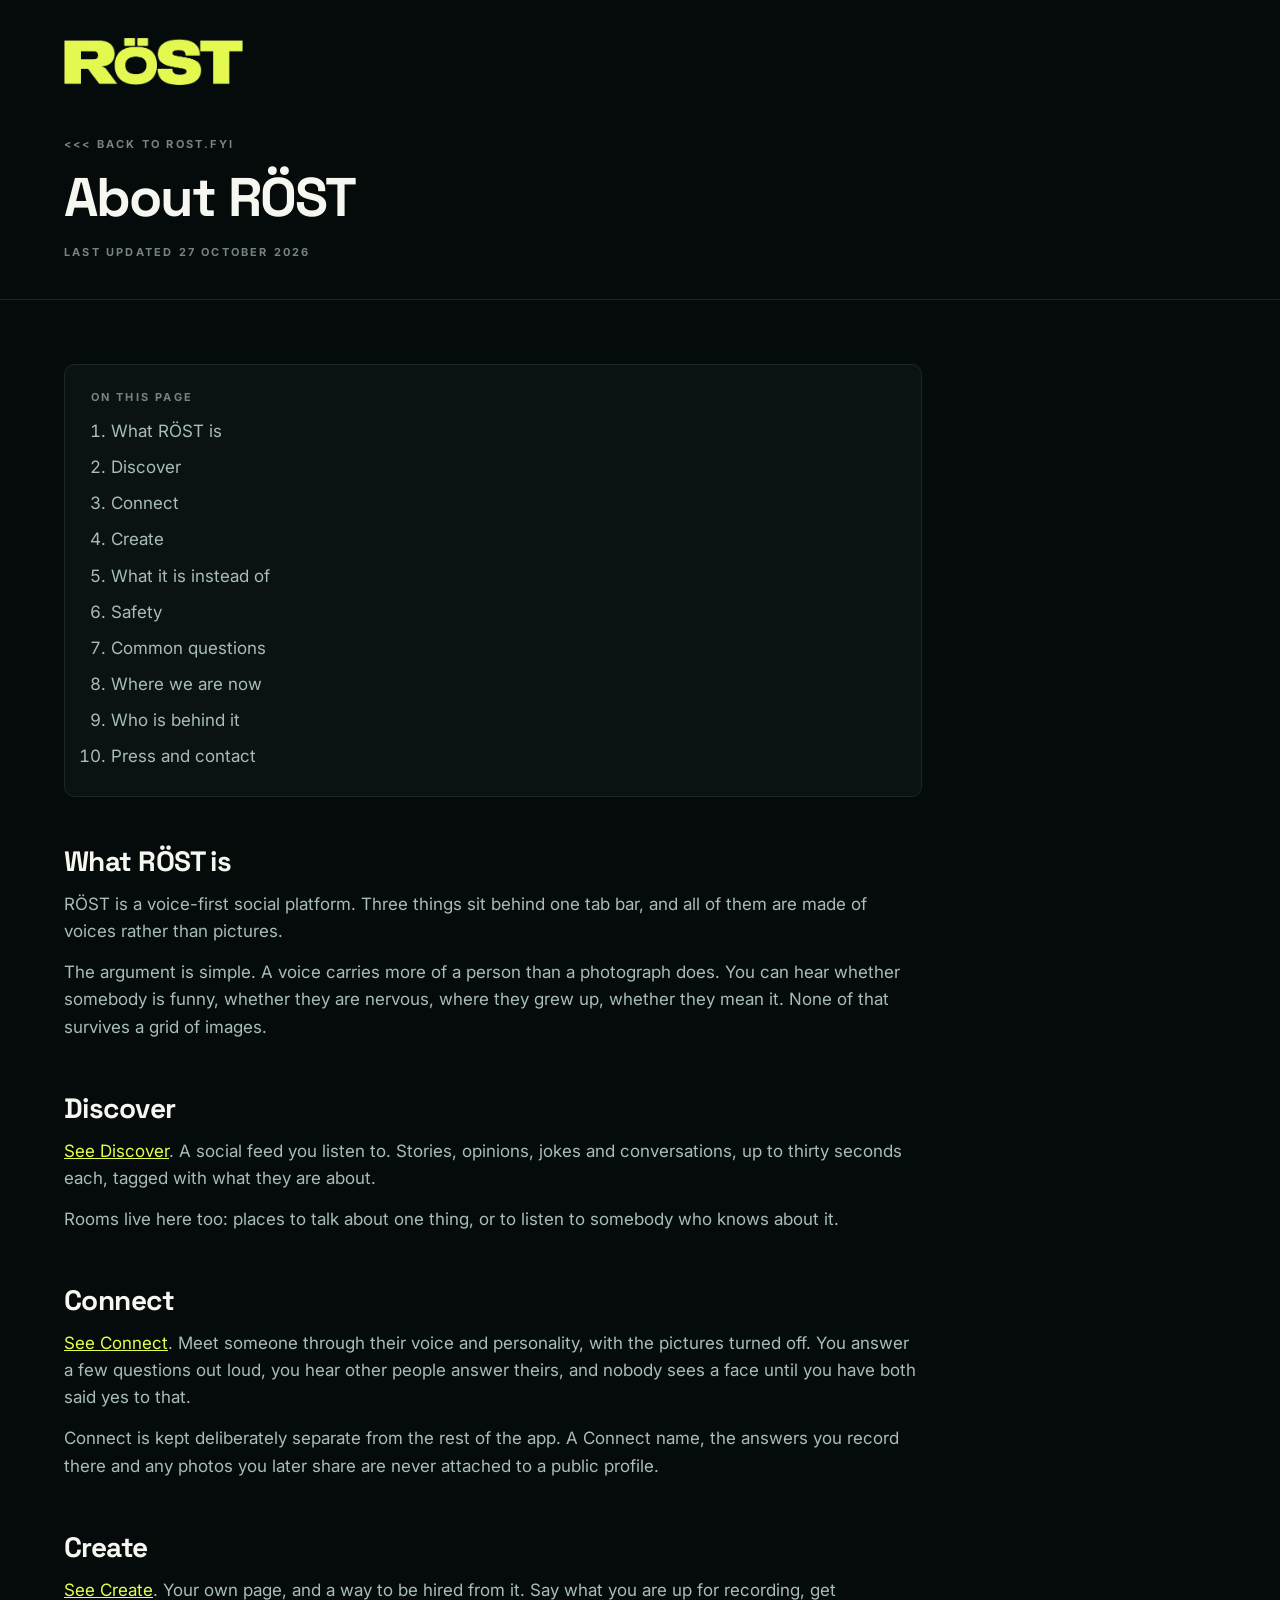
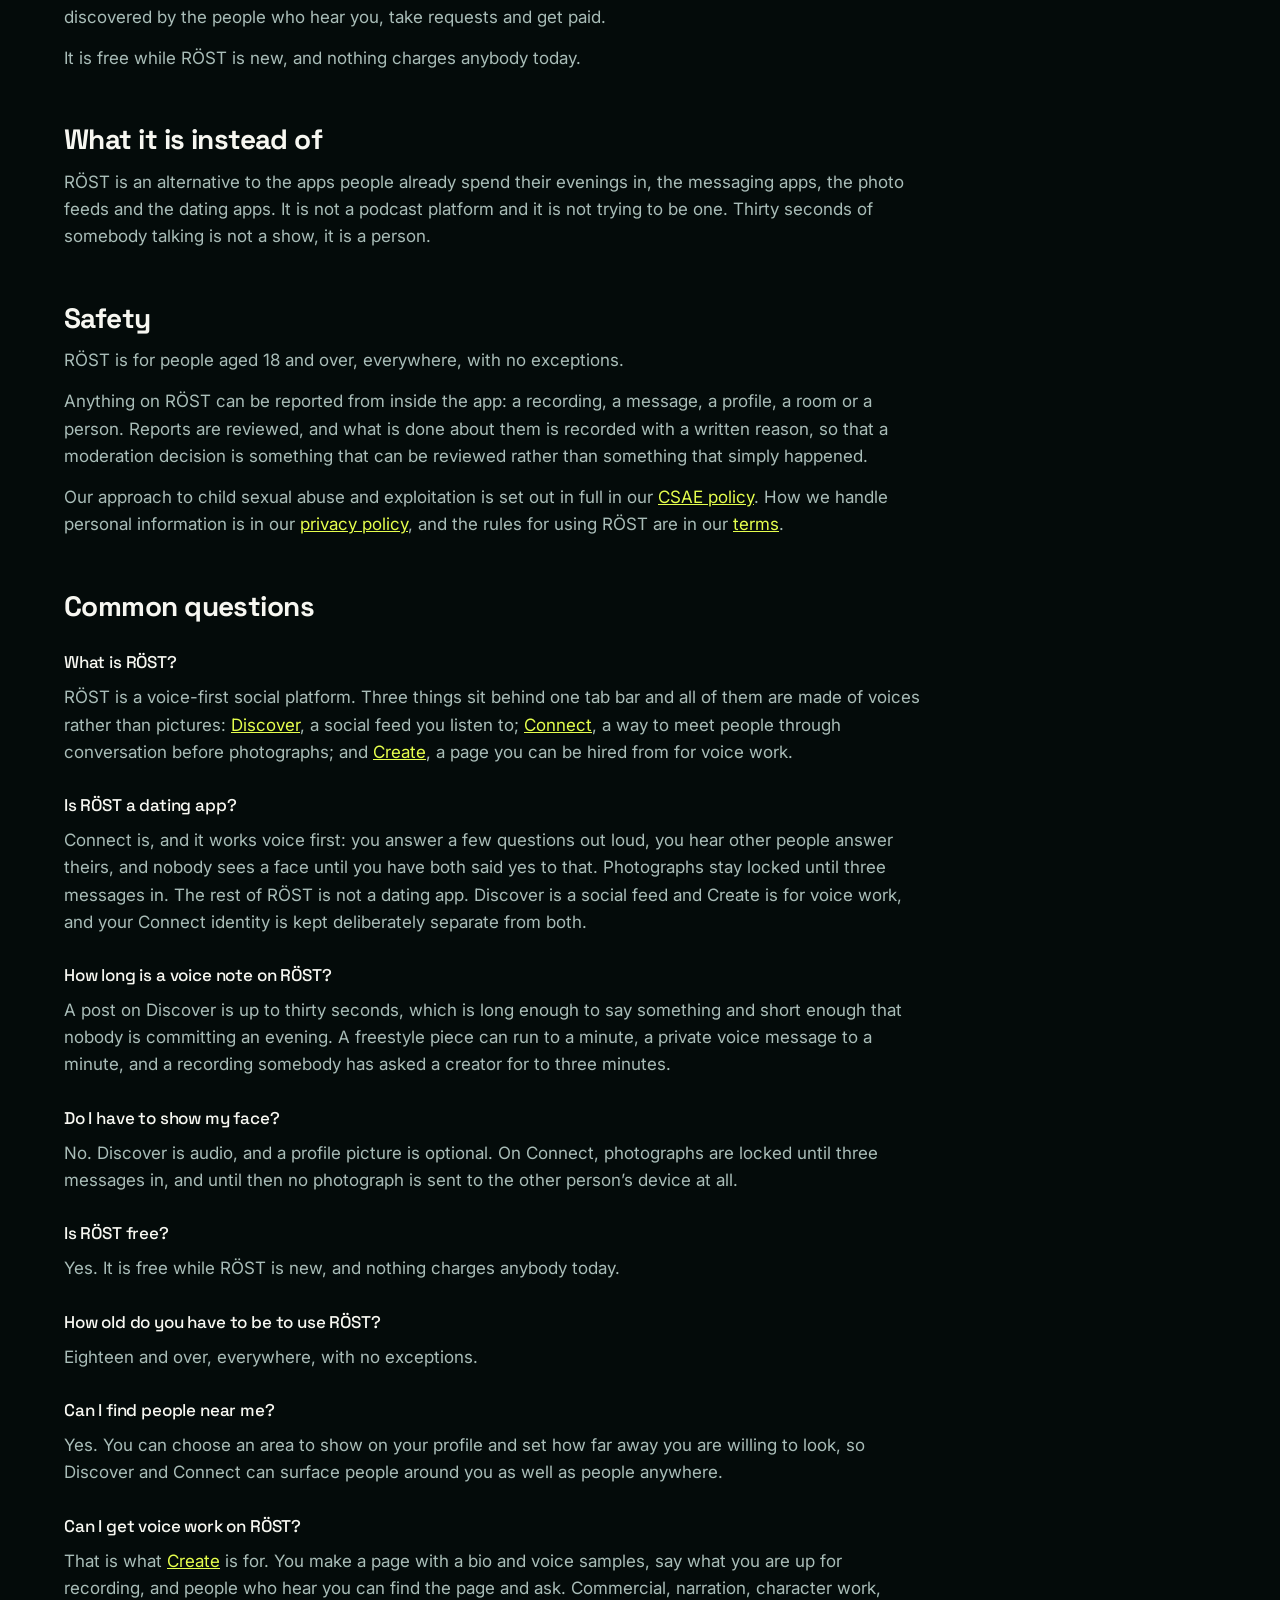
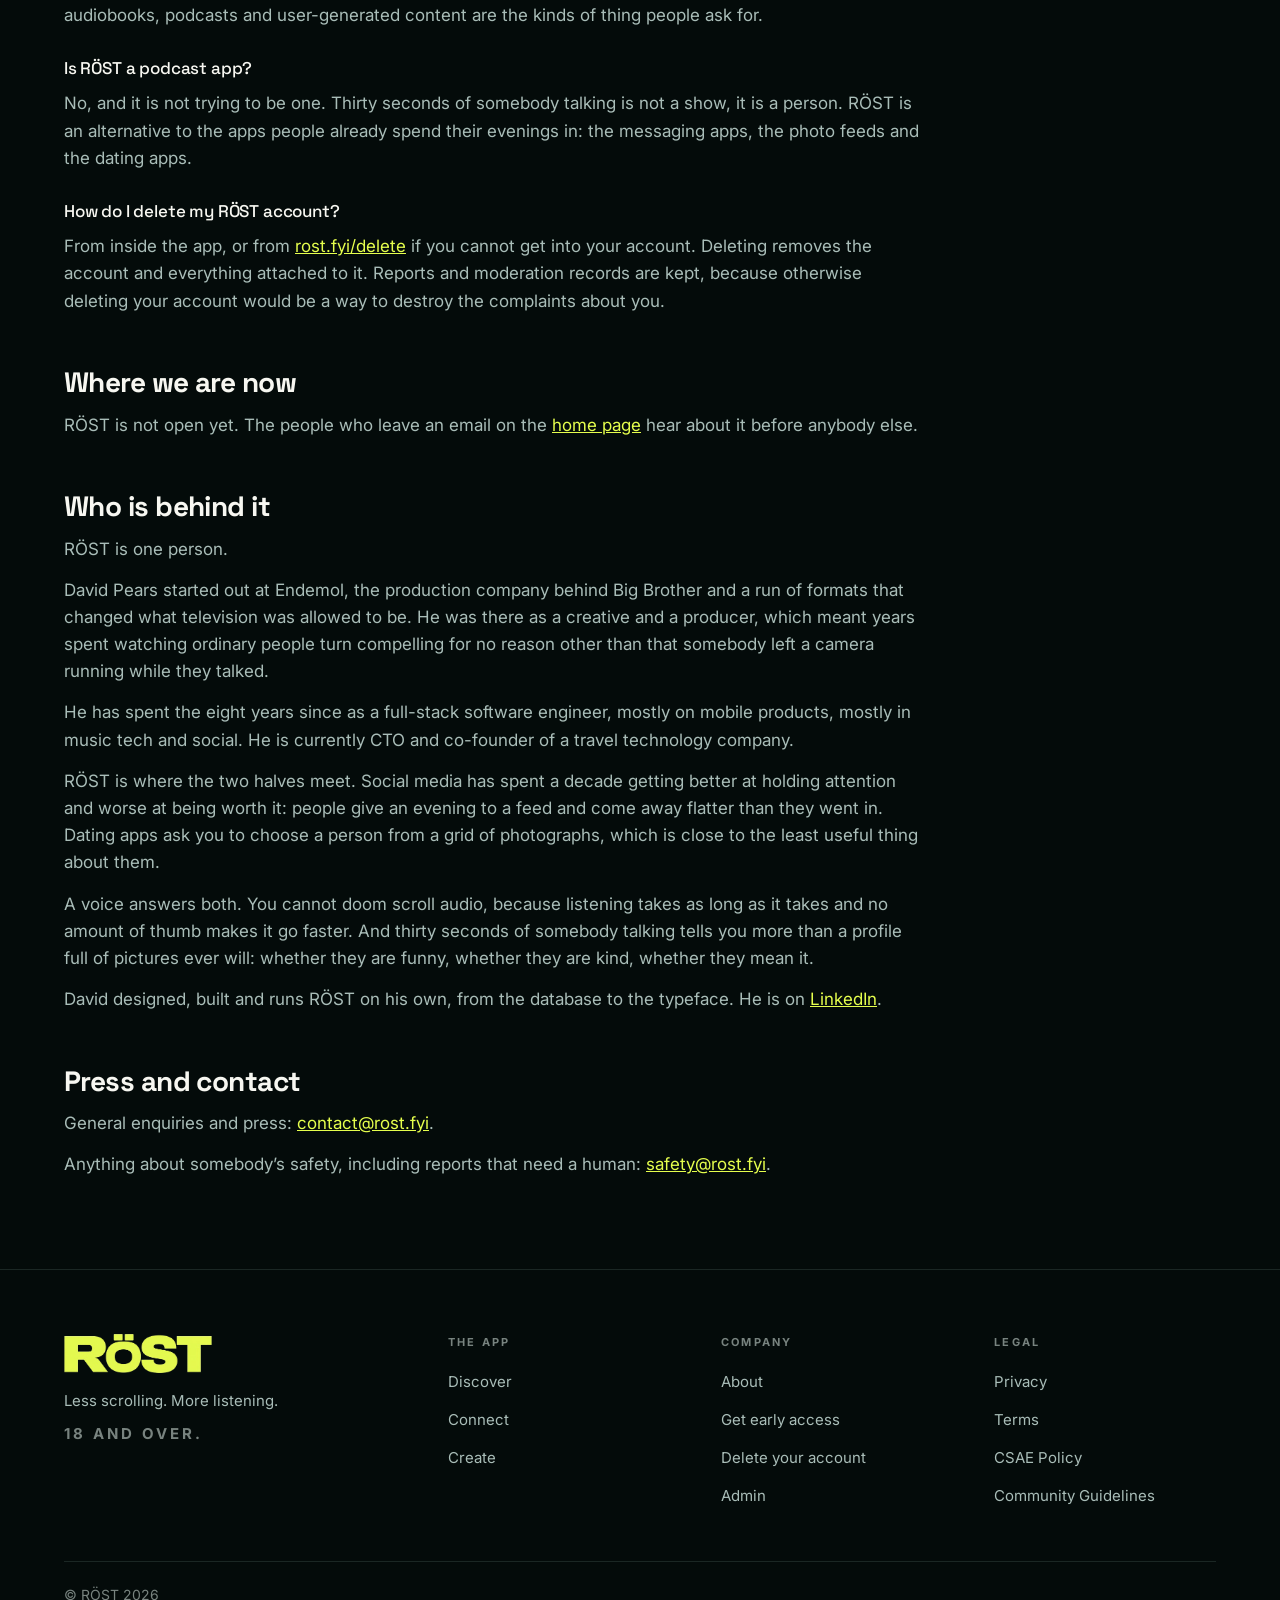
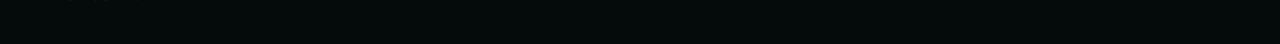
==== commit d69fac06: "Who is behind it, answered The last hold on any page outside privacy and terms. About goes from 1,00" ====
--- a/about/index.html
+++ b/about/index.html
@@ -219,7 +219,28 @@
         <p>RÖST is not open yet. The people who leave an email on the <a href="/#early">home page</a> hear about it before anybody else.</p>
 
         <h2 id="story">Who is behind it</h2>
-        <p class="todo"><b>Copy needed</b>: the founder story, and anything you want to say about why you are building this. This is usually the most read part of an about page, and the part search engines have the least trouble ranking.</p>
+        <p>R&Ouml;ST is one person.</p>
+        <p>David Pears started out at Endemol, the production company behind
+        Big Brother and a run of formats that changed what television was
+        allowed to be. He was there as a creative and a producer, which meant
+        years spent watching ordinary people turn compelling for no reason
+        other than that somebody left a camera running while they talked.</p>
+        <p>He has spent the eight years since as a full-stack software
+        engineer, mostly on mobile products, mostly in music tech and social.
+        He is currently CTO and co-founder of a travel technology company.</p>
+        <p>R&Ouml;ST is where the two halves meet. Social media has spent a
+        decade getting better at holding attention and worse at being worth it:
+        people give an evening to a feed and come away flatter than they went
+        in. Dating apps ask you to choose a person from a grid of photographs,
+        which is close to the least useful thing about them.</p>
+        <p>A voice answers both. You cannot doom scroll audio, because
+        listening takes as long as it takes and no amount of thumb makes it go
+        faster. And thirty seconds of somebody talking tells you more than a
+        profile full of pictures ever will: whether they are funny, whether
+        they are kind, whether they mean it.</p>
+        <p>David designed, built and runs R&Ouml;ST on his own, from the
+        database to the typeface. He is on
+        <a href="https://www.linkedin.com/in/davepears/" rel="me">LinkedIn</a>.</p>
 
         <h2 id="press">Press and contact</h2>
         <p>General enquiries and press: <a href="mailto:contact@rost.fyi">contact@rost.fyi</a>.</p>
--- a/assets/site.css
+++ b/assets/site.css
@@ -38,6 +38,16 @@
 [hidden]{display:none!important}
 
 .util{font-size:var(--util);font-weight:700;letter-spacing:0.2em;text-transform:uppercase;line-height:1.4}
+
+/* A base colour for every link, which the site did not have.
+   Without one an <a> falls back to the browser's own blue, and purple
+   once visited. That was invisible wherever a rule set the colour of
+   the text inside the link, and very visible the moment anything read
+   currentColor off the link itself: the three cards on the home page
+   hovered to browser blue and purple for exactly this reason, and so
+   did the first link written inside a section that had no rule of its
+   own. Every more specific rule below still wins. */
+a{color:var(--lime)}
 .shell{max-width:var(--maxw);margin:0 auto;width:100%}
 h1,h2,h3{font-family:"Space Grotesk",Inter,sans-serif;font-weight:700;margin:0}
 
@@ -342,3 +352,39 @@
 .pw button:focus-visible{outline:2px solid var(--lime);outline-offset:-2px}
 .pw svg{width:19px;height:19px;fill:none;stroke:currentColor;stroke-width:1.7;
         stroke-linecap:round;stroke-linejoin:round}
+
+/* ---------------------------------------------------------------------
+   The long read at the bottom of Discover, Connect and Create.
+
+   Here rather than inline in each page because it is identical on all
+   three, and three copies is how three pages stop being identical.
+
+   It exists because everything above it is a claim, and a claim is not
+   something a search engine can rank. The three pages carried 636 words
+   between them before this; the three documents nobody is allowed to
+   index carried six thousand.
+   --------------------------------------------------------------------- */
+.read{border-top:1px solid var(--edge);background:var(--ground);
+      padding:clamp(48px,6vw,92px) var(--pad)}
+/* The three feature pages each define .label inline and the home page
+   does not. Scoped here so the eyebrow works wherever this section is
+   used, with the same values the inline rules already carry, so it
+   changes nothing on the pages that have one. */
+.read .label{color:var(--lime);margin:0 0 clamp(10px,1.2vw,15px)}
+.read-grid{display:grid;grid-template-columns:minmax(0,0.78fr) minmax(0,2fr);
+           gap:clamp(28px,4vw,64px);align-items:start}
+.read h2{font-size:clamp(1.75rem,3vw,2.5rem);line-height:1.05;
+         letter-spacing:-0.03em;margin:0 0 clamp(14px,1.6vw,20px)}
+.read .lead{margin:0;color:var(--muted);font-size:0.9375rem;line-height:1.62}
+.read-body{display:grid;grid-template-columns:repeat(2,minmax(0,1fr));
+           gap:clamp(22px,2.6vw,36px) clamp(26px,3vw,48px)}
+.read-body h3{margin:0 0 8px;font-size:0.9375rem;letter-spacing:-0.01em;color:var(--text)}
+.read-body p{margin:0;color:var(--muted);font-size:0.875rem;line-height:1.62}
+
+@media (max-width:1040px){
+  .read-grid{grid-template-columns:1fr;gap:30px}
+}
+@media (max-width:620px){
+  /* Two columns of prose in a phone's width is four words a line. */
+  .read-body{grid-template-columns:1fr}
+}
